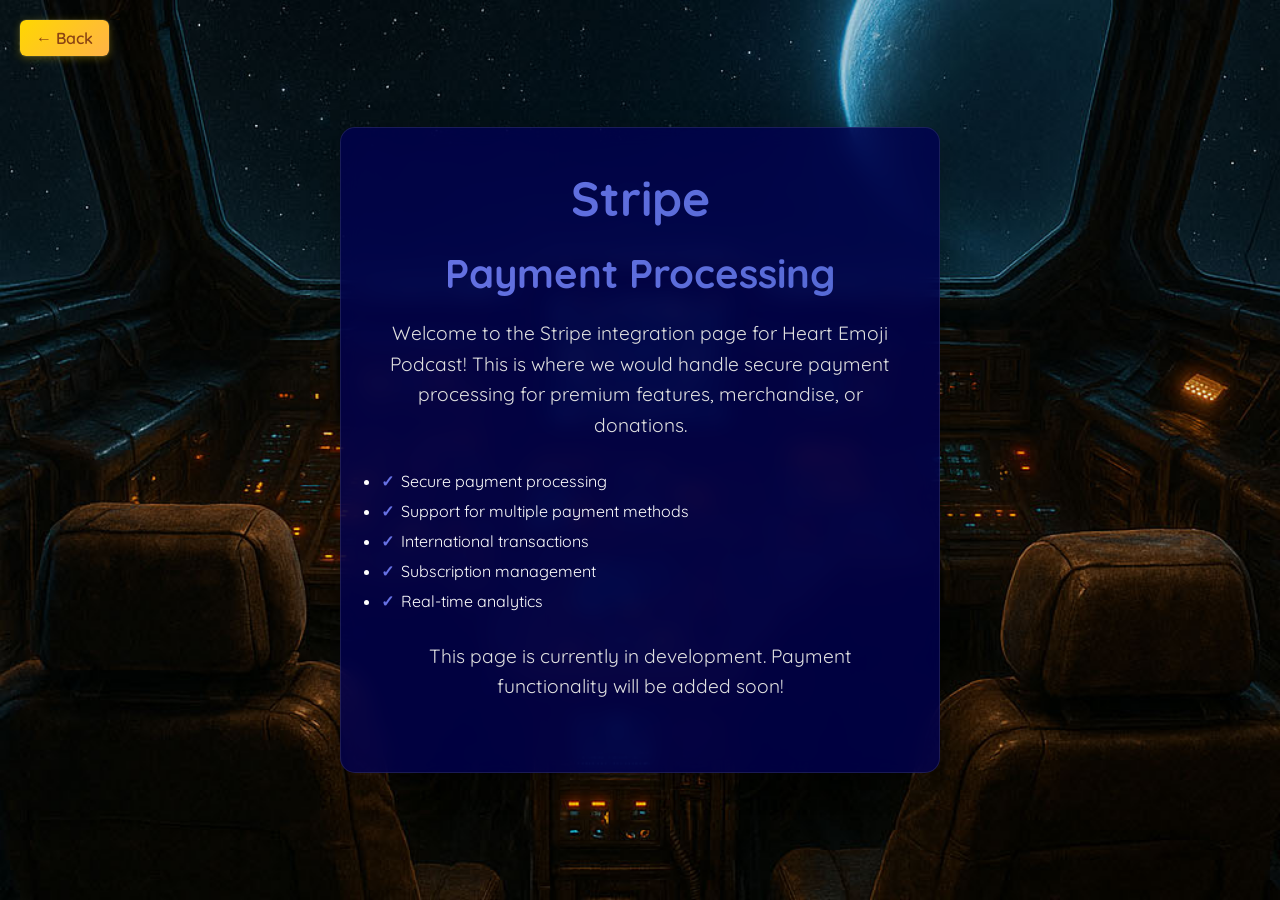
==== stripe.html @ 7269f480 "Add Stripe button and create Stripe page" ====
<!DOCTYPE html>
<html lang="en">
<head>
    <meta charset="UTF-8">
    <meta name="viewport" content="width=device-width, initial-scale=1.0">
    <title>Stripe - Heart Emoji Podcast</title>
    
    <!-- Google Fonts - Quicksand for softer glass-like text -->
    <link href="https://fonts.googleapis.com/css2?family=Quicksand:wght@400;700&display=swap" rel="stylesheet">
    
    <style>
        * { 
            margin: 0; 
            padding: 0; 
            box-sizing: border-box; 
        }

        body {
            font-family: 'Quicksand', sans-serif;
            height: 100vh;
            display: flex;
            align-items: center;
            justify-content: center;
            background: #000050 url('public/cockpit.jpg') center/cover no-repeat;
            color: white;
            flex-direction: column;
            position: relative;
        }

        .back-button {
            position: absolute;
            top: 20px;
            left: 20px;
            z-index: 1000;
        }

        .back-button a {
            display: inline-block;
            padding: 8px 16px;
            background: linear-gradient(135deg, #ffd700, #ffb347);
            color: #8b4513;
            text-decoration: none;
            border-radius: 6px;
            font-weight: 600;
            transition: all 0.3s ease;
            box-shadow: 
                0 2px 8px rgba(255, 215, 0, 0.3),
                0 0 0 1px rgba(255, 255, 255, 0.1);
        }

        .back-button a:hover {
            background: linear-gradient(135deg, #ffdc00, #ffc947);
            transform: translateY(-1px);
            box-shadow: 
                0 4px 12px rgba(255, 215, 0, 0.4),
                0 0 0 1px rgba(255, 255, 255, 0.2);
        }

        .stripe-content {
            max-width: 600px;
            text-align: center;
            padding: 40px;
            background: rgba(0, 0, 80, 0.8);
            border-radius: 15px;
            backdrop-filter: blur(10px);
            border: 1px solid rgba(255, 255, 255, 0.1);
            box-shadow: 0 8px 32px rgba(0, 0, 0, 0.3);
        }

        .stripe-content h1 {
            font-size: 2.5rem;
            margin-bottom: 20px;
            background: linear-gradient(135deg, #6772e5, #5469d4);
            -webkit-background-clip: text;
            -webkit-text-fill-color: transparent;
            background-clip: text;
        }

        .stripe-content p {
            font-size: 1.2rem;
            line-height: 1.6;
            margin-bottom: 30px;
            color: #e0e0e0;
        }

        .stripe-logo {
            font-size: 3rem;
            margin-bottom: 20px;
            background: linear-gradient(135deg, #6772e5, #5469d4);
            -webkit-background-clip: text;
            -webkit-text-fill-color: transparent;
            background-clip: text;
            font-weight: bold;
        }

        .feature-list {
            text-align: left;
            margin: 30px 0;
        }

        .feature-list li {
            margin: 10px 0;
            padding-left: 20px;
            position: relative;
        }

        .feature-list li::before {
            content: "✓";
            position: absolute;
            left: 0;
            color: #6772e5;
            font-weight: bold;
        }
    </style>
</head>
<body>
    <!-- Back button -->
    <div class="back-button">
        <a href="index.html">← Back</a>
    </div>

    <div class="stripe-content">
        <div class="stripe-logo">Stripe</div>
        
        <h1>Payment Processing</h1>
        
        <p>Welcome to the Stripe integration page for Heart Emoji Podcast! This is where we would handle secure payment processing for premium features, merchandise, or donations.</p>
        
        <ul class="feature-list">
            <li>Secure payment processing</li>
            <li>Support for multiple payment methods</li>
            <li>International transactions</li>
            <li>Subscription management</li>
            <li>Real-time analytics</li>
        </ul>
        
        <p>This page is currently in development. Payment functionality will be added soon!</p>
    </div>
</body>
</html>
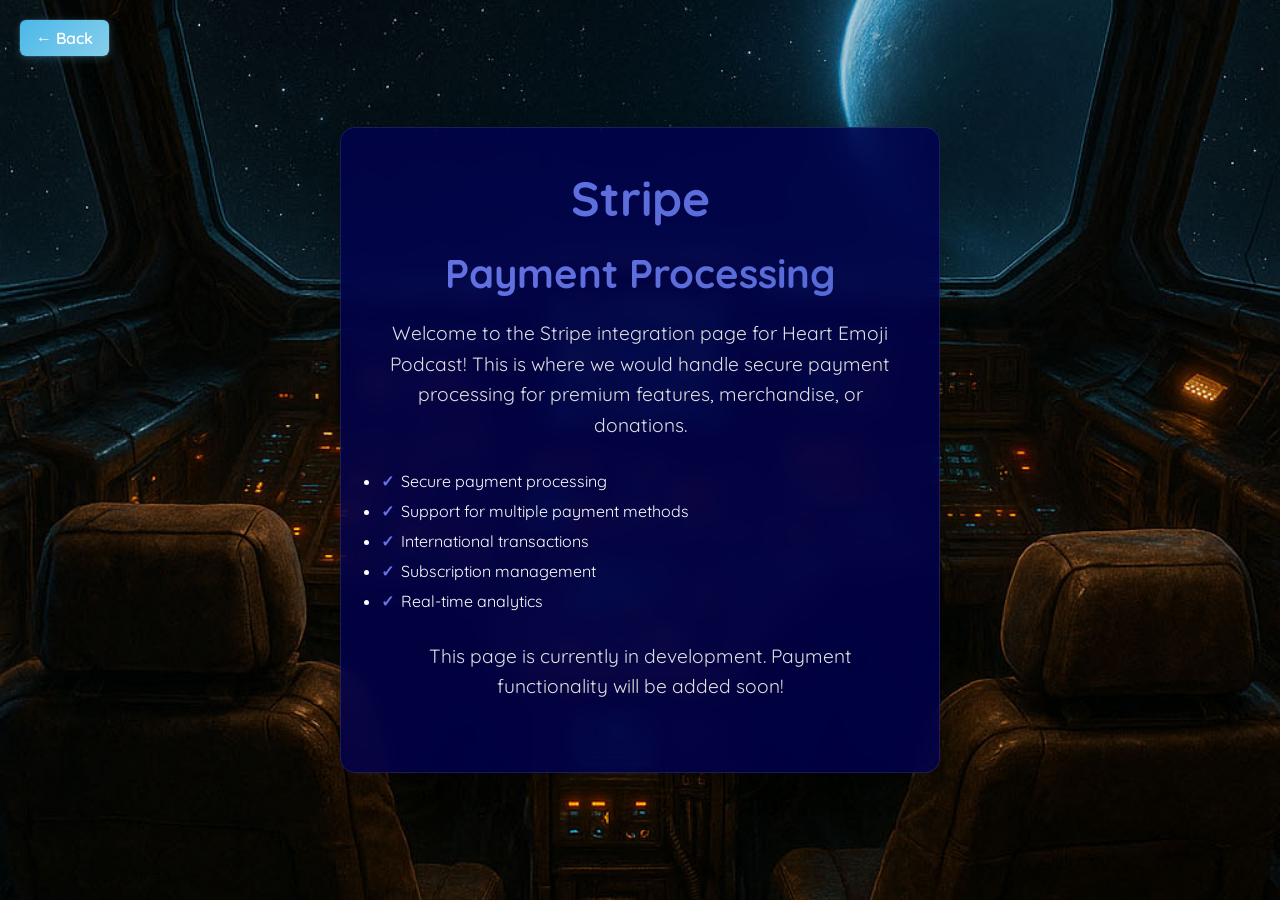
==== commit 3af787ac: "Move Stripe button to bottom left with light blue styling" ====
--- a/stripe.html
+++ b/stripe.html
@@ -37,22 +37,22 @@
         .back-button a {
             display: inline-block;
             padding: 8px 16px;
-            background: linear-gradient(135deg, #ffd700, #ffb347);
-            color: #8b4513;
+            background: linear-gradient(135deg, #4bb8e9, #87ceeb); /* Light blue to match main page */
+            color: white;
             text-decoration: none;
             border-radius: 6px;
             font-weight: 600;
             transition: all 0.3s ease;
             box-shadow: 
-                0 2px 8px rgba(255, 215, 0, 0.3),
+                0 2px 8px rgba(75, 184, 233, 0.3), /* Light blue shadow */
                 0 0 0 1px rgba(255, 255, 255, 0.1);
         }
 
         .back-button a:hover {
-            background: linear-gradient(135deg, #ffdc00, #ffc947);
+            background: linear-gradient(135deg, #87ceeb, #add8e6); /* Lighter blue hover */
             transform: translateY(-1px);
             box-shadow: 
-                0 4px 12px rgba(255, 215, 0, 0.4),
+                0 4px 12px rgba(75, 184, 233, 0.4), /* Enhanced light blue shadow */
                 0 0 0 1px rgba(255, 255, 255, 0.2);
         }
 
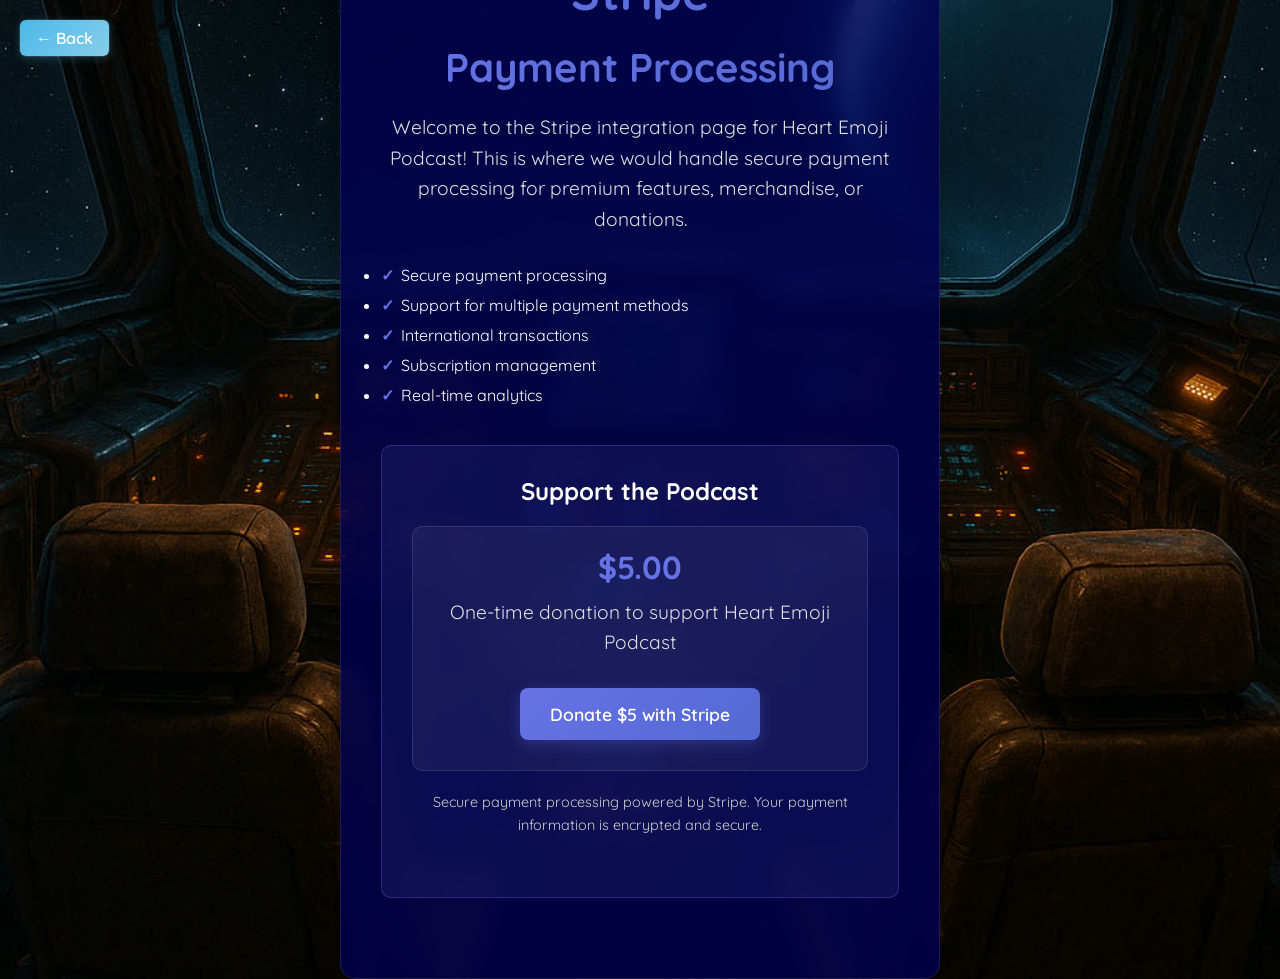
==== commit 480f9a12: "Integrate Stripe checkout functionality" ====
--- a/stripe.html
+++ b/stripe.html
@@ -7,6 +7,9 @@
     
     <!-- Google Fonts - Quicksand for softer glass-like text -->
     <link href="https://fonts.googleapis.com/css2?family=Quicksand:wght@400;700&display=swap" rel="stylesheet">
+    
+    <!-- Stripe.js -->
+    <script src="https://js.stripe.com/v3/"></script>
     
     <style>
         * { 
@@ -111,6 +114,61 @@
             color: #6772e5;
             font-weight: bold;
         }
+
+        .checkout-section {
+            margin: 40px 0;
+            padding: 30px;
+            background: rgba(103, 114, 229, 0.1);
+            border-radius: 10px;
+            border: 1px solid rgba(103, 114, 229, 0.3);
+        }
+
+        .price-card {
+            background: rgba(255, 255, 255, 0.05);
+            border-radius: 10px;
+            padding: 20px;
+            margin: 20px 0;
+            border: 1px solid rgba(255, 255, 255, 0.1);
+        }
+
+        .price {
+            font-size: 2rem;
+            font-weight: bold;
+            color: #6772e5;
+            margin-bottom: 10px;
+        }
+
+        .checkout-button {
+            background: linear-gradient(135deg, #6772e5, #5469d4);
+            color: white;
+            border: none;
+            padding: 15px 30px;
+            border-radius: 8px;
+            font-size: 1.1rem;
+            font-weight: 600;
+            cursor: pointer;
+            transition: all 0.3s ease;
+            box-shadow: 0 4px 15px rgba(103, 114, 229, 0.3);
+            font-family: 'Quicksand', sans-serif;
+        }
+
+        .checkout-button:hover {
+            background: linear-gradient(135deg, #5469d4, #4c63d2);
+            transform: translateY(-2px);
+            box-shadow: 0 6px 20px rgba(103, 114, 229, 0.4);
+        }
+
+        .checkout-button:disabled {
+            opacity: 0.6;
+            cursor: not-allowed;
+            transform: none;
+        }
+
+        #error-message {
+            color: #ff6b6b;
+            margin-top: 10px;
+            font-size: 0.9rem;
+        }
     </style>
 </head>
 <body>
@@ -134,7 +192,78 @@
             <li>Real-time analytics</li>
         </ul>
         
-        <p>This page is currently in development. Payment functionality will be added soon!</p>
+        <div class="checkout-section">
+            <h2>Support the Podcast</h2>
+            
+            <div class="price-card">
+                <div class="price">$5.00</div>
+                <p>One-time donation to support Heart Emoji Podcast</p>
+                <button id="checkout-button" class="checkout-button">
+                    Donate $5 with Stripe
+                </button>
+                <div id="error-message"></div>
+            </div>
+            
+            <p style="font-size: 0.9rem; color: #ccc; margin-top: 20px;">
+                Secure payment processing powered by Stripe. Your payment information is encrypted and secure.
+            </p>
+        </div>
     </div>
+
+    <script>
+        // Initialize Stripe
+        // Replace 'pk_test_...' with your actual Stripe publishable key
+        const stripe = Stripe('pk_test_51234567890abcdef'); // You need to replace this with your actual key
+        
+        const checkoutButton = document.getElementById('checkout-button');
+        const errorMessage = document.getElementById('error-message');
+        
+        checkoutButton.addEventListener('click', async () => {
+            checkoutButton.disabled = true;
+            checkoutButton.textContent = 'Processing...';
+            errorMessage.textContent = '';
+            
+            try {
+                // This would typically call your backend to create a checkout session
+                // For now, this is a placeholder that shows how it would work
+                
+                // Example of what you'd do with a real backend:
+                /*
+                const response = await fetch('/create-checkout-session', {
+                    method: 'POST',
+                    headers: {
+                        'Content-Type': 'application/json',
+                    },
+                    body: JSON.stringify({
+                        amount: 500, // $5.00 in cents
+                        currency: 'usd',
+                        description: 'Heart Emoji Podcast Donation'
+                    }),
+                });
+                
+                const session = await response.json();
+                
+                const result = await stripe.redirectToCheckout({
+                    sessionId: session.id
+                });
+                
+                if (result.error) {
+                    errorMessage.textContent = result.error.message;
+                }
+                */
+                
+                // For demonstration purposes, show a message
+                errorMessage.style.color = '#4bb8e9';
+                errorMessage.textContent = 'Demo mode: You would need to set up your Stripe backend to process real payments.';
+                
+            } catch (error) {
+                errorMessage.textContent = 'An error occurred. Please try again.';
+                console.error('Error:', error);
+            } finally {
+                checkoutButton.disabled = false;
+                checkoutButton.textContent = 'Donate $5 with Stripe';
+            }
+        });
+    </script>
 </body>
 </html>
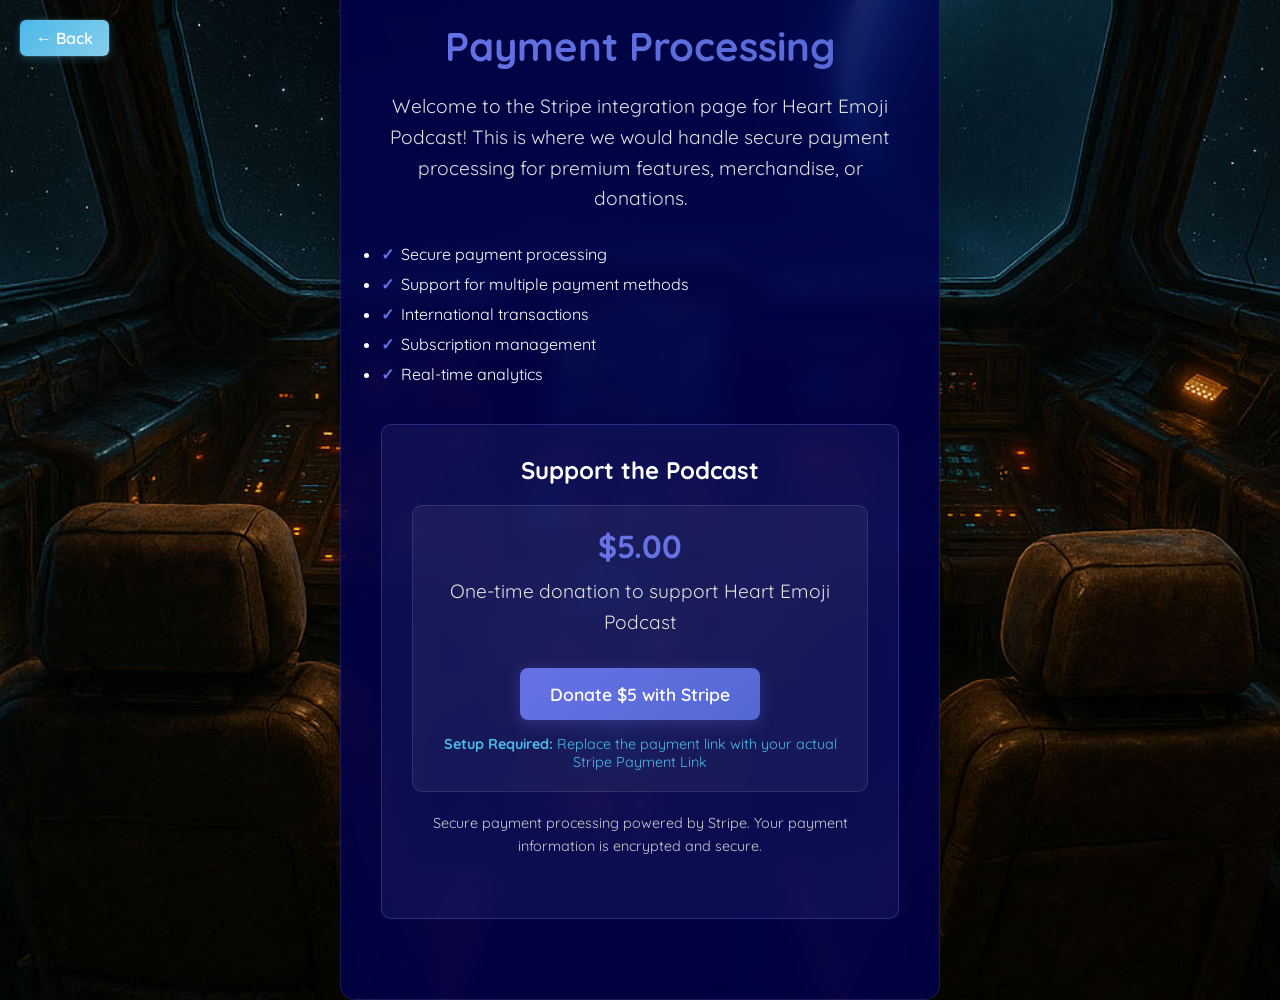
==== commit b26f8e18: "Implement Stripe checkout without backend using Payment Links" ====
--- a/stripe.html
+++ b/stripe.html
@@ -198,10 +198,12 @@
             <div class="price-card">
                 <div class="price">$5.00</div>
                 <p>One-time donation to support Heart Emoji Podcast</p>
-                <button id="checkout-button" class="checkout-button">
+                <a href="#" id="payment-link" class="checkout-button" style="display: inline-block; text-decoration: none;">
                     Donate $5 with Stripe
-                </button>
-                <div id="error-message"></div>
+                </a>
+                <div id="setup-message" style="color: #4bb8e9; margin-top: 15px; font-size: 0.9rem;">
+                    <strong>Setup Required:</strong> Replace the payment link with your actual Stripe Payment Link
+                </div>
             </div>
             
             <p style="font-size: 0.9rem; color: #ccc; margin-top: 20px;">
@@ -211,58 +213,13 @@
     </div>
 
     <script>
-        // Initialize Stripe
-        // Replace 'pk_test_...' with your actual Stripe publishable key
-        const stripe = Stripe('pk_test_51234567890abcdef'); // You need to replace this with your actual key
-        
-        const checkoutButton = document.getElementById('checkout-button');
-        const errorMessage = document.getElementById('error-message');
-        
-        checkoutButton.addEventListener('click', async () => {
-            checkoutButton.disabled = true;
-            checkoutButton.textContent = 'Processing...';
-            errorMessage.textContent = '';
-            
-            try {
-                // This would typically call your backend to create a checkout session
-                // For now, this is a placeholder that shows how it would work
-                
-                // Example of what you'd do with a real backend:
-                /*
-                const response = await fetch('/create-checkout-session', {
-                    method: 'POST',
-                    headers: {
-                        'Content-Type': 'application/json',
-                    },
-                    body: JSON.stringify({
-                        amount: 500, // $5.00 in cents
-                        currency: 'usd',
-                        description: 'Heart Emoji Podcast Donation'
-                    }),
-                });
-                
-                const session = await response.json();
-                
-                const result = await stripe.redirectToCheckout({
-                    sessionId: session.id
-                });
-                
-                if (result.error) {
-                    errorMessage.textContent = result.error.message;
-                }
-                */
-                
-                // For demonstration purposes, show a message
-                errorMessage.style.color = '#4bb8e9';
-                errorMessage.textContent = 'Demo mode: You would need to set up your Stripe backend to process real payments.';
-                
-            } catch (error) {
-                errorMessage.textContent = 'An error occurred. Please try again.';
-                console.error('Error:', error);
-            } finally {
-                checkoutButton.disabled = false;
-                checkoutButton.textContent = 'Donate $5 with Stripe';
-            }
+        // No backend required! Just replace the payment link below
+        // Instructions for setup are shown on the page
+        
+        // Optional: Add analytics or tracking when payment link is clicked
+        document.getElementById('payment-link').addEventListener('click', function(e) {
+            // You can add analytics tracking here if needed
+            console.log('Payment link clicked');
         });
     </script>
 </body>
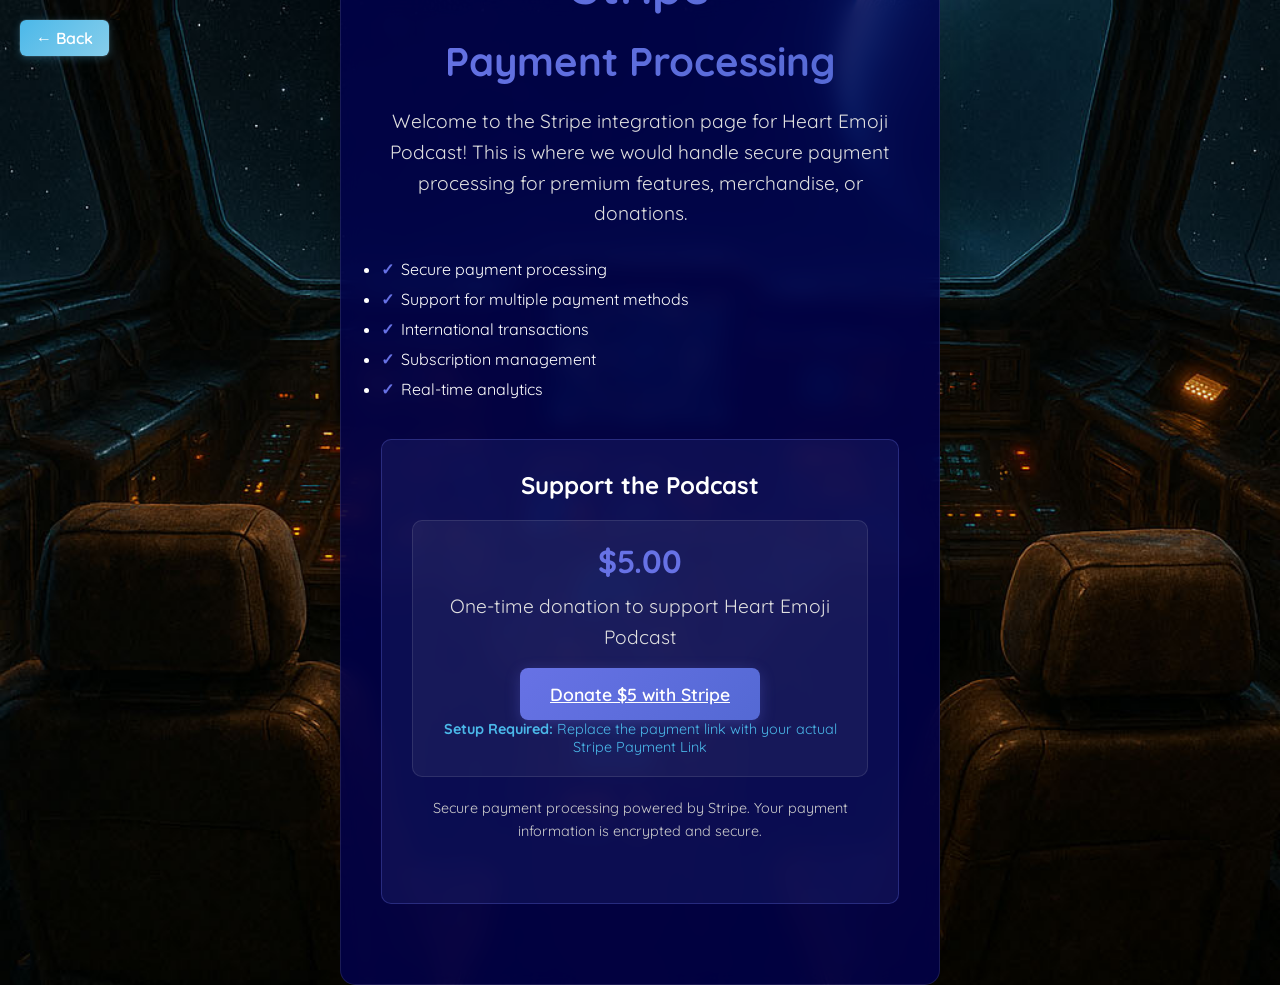
==== commit 7a8eef49: "Updated stripe.html" ====
--- a/stripe.html
+++ b/stripe.html
@@ -198,7 +198,7 @@
             <div class="price-card">
                 <div class="price">$5.00</div>
                 <p>One-time donation to support Heart Emoji Podcast</p>
-                <a href="#" id="payment-link" class="checkout-button" style="display: inline-block; text-decoration: none;">
+                <a href="https://buy.stripe.com/test_eVqfZ93ZD5d6gjS0Fu2Ji00" id="payment-link" class="checkout-button">
                     Donate $5 with Stripe
                 </a>
                 <div id="setup-message" style="color: #4bb8e9; margin-top: 15px; font-size: 0.9rem;">
